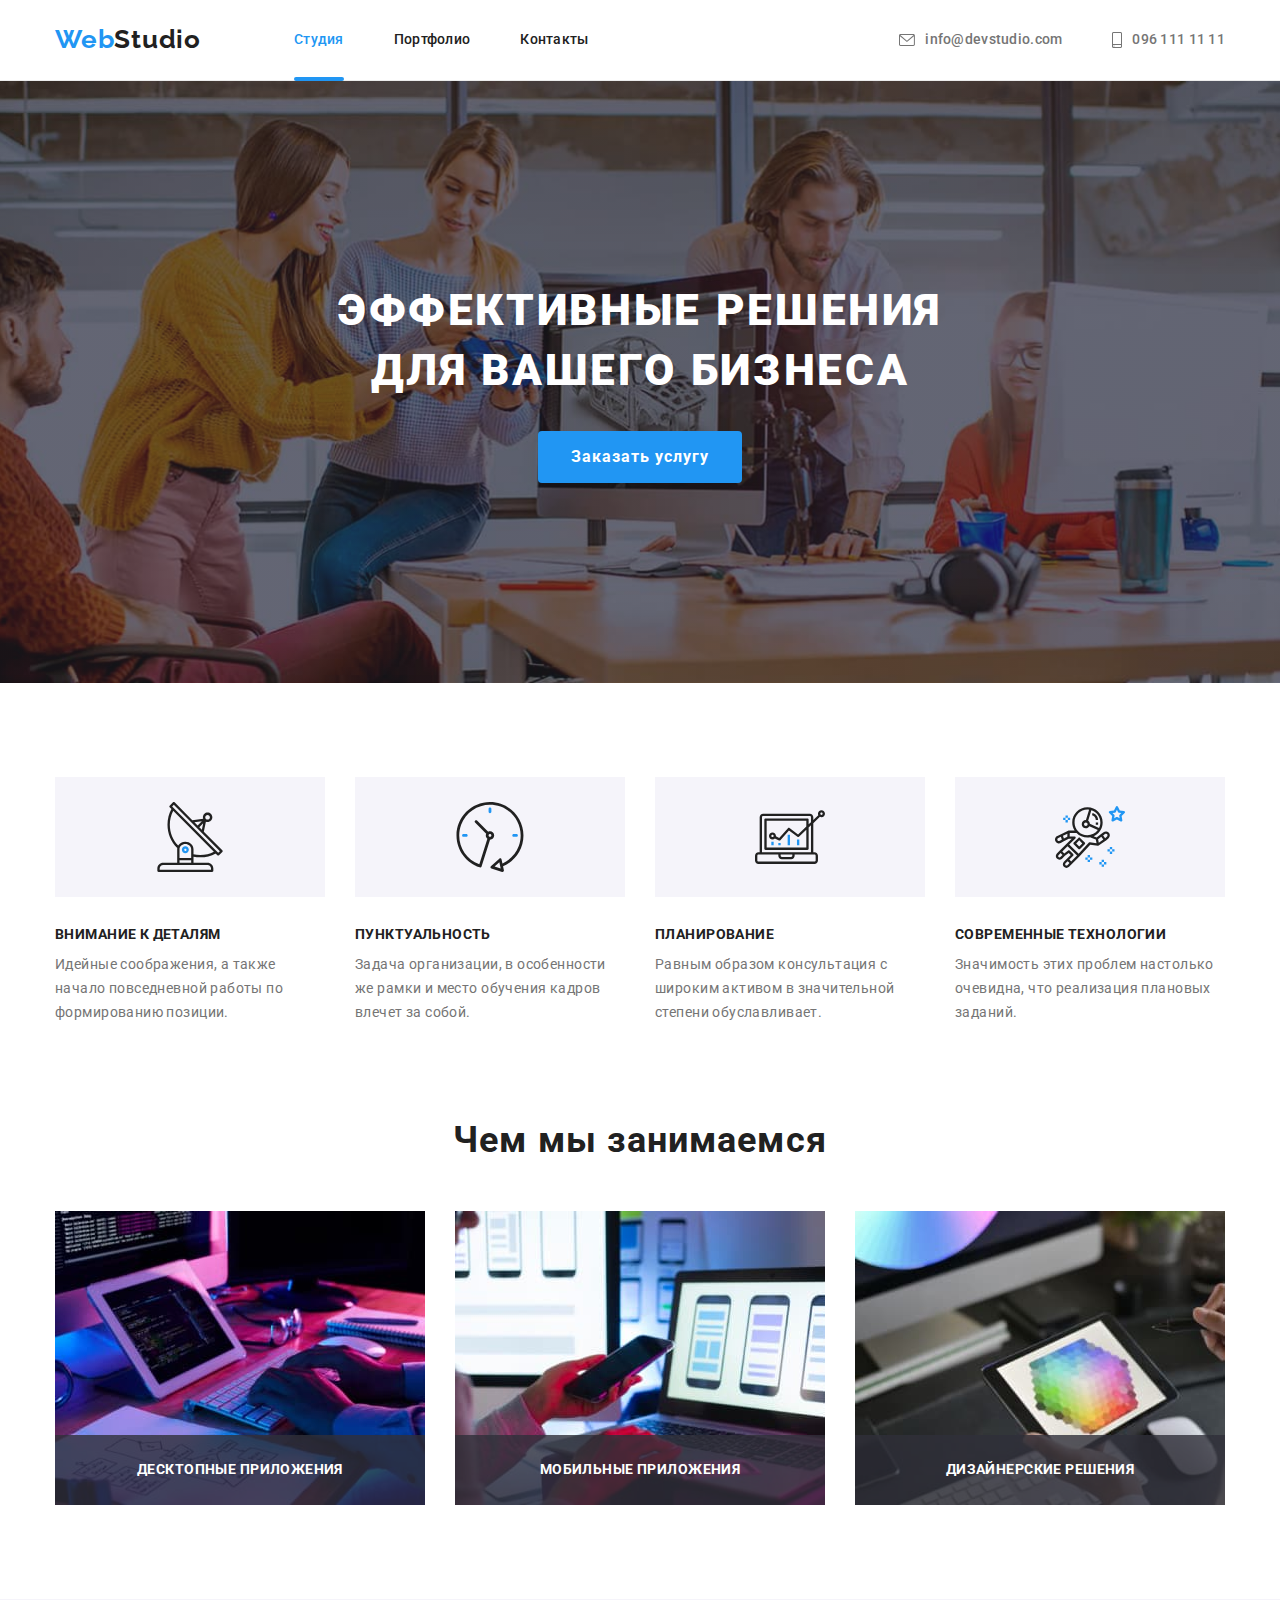
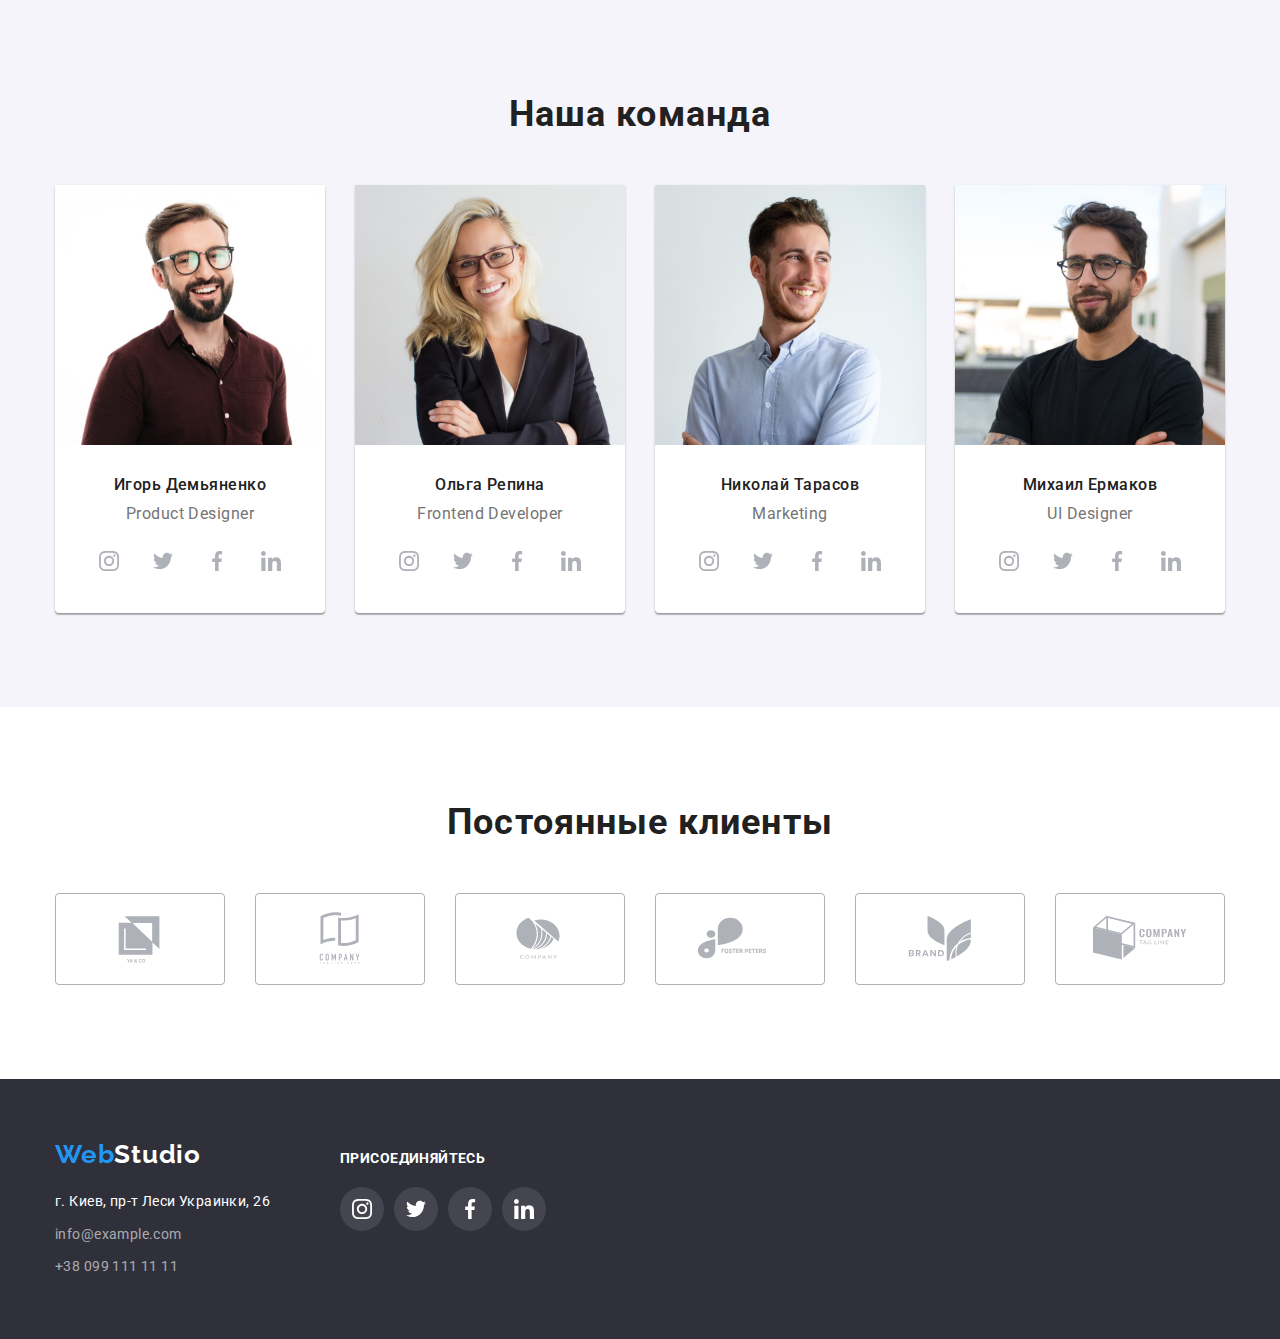
==== index.html @ e6373f79 "adding form to modal window" ====
<!DOCTYPE html>
<html lang="ru">
  <head>
    <meta charset="UTF-8" />
    <meta http-equiv="X-UA-Compatible" content="IE=edge" />
    <meta name="viewport" content="width=device-width, initial-scale=1.0" />
    <title>WebStudio</title>
    <link rel="preconnect" href="https://fonts.googleapis.com" />
    <link rel="preconnect" href="https://fonts.gstatic.com" crossorigin />
    <link
      href="https://fonts.googleapis.com/css2?family=Raleway:wght@700&family=Roboto:wght@400;500;700;900&display=swap"
      rel="stylesheet"
    />
    <link
      rel="stylesheet"
      href="https://cdnjs.cloudflare.com/ajax/libs/modern-normalize/1.1.0/modern-normalize.min.css"
    />
    <link rel="stylesheet" href="./css/styles.css" />
  </head>
  <body>
    <!--Header-->
    <header class="header">
      <div class="container">
        <nav class="main-nav">
          <a href="" lang="en" class="logo link"><span>Web</span>Studio</a>
          <ul class="site-nav list">
            <li class="item">
              <a href="" class="link current">Студия</a>
            </li>
            <li class="item">
              <a href="./portfolio.html" class="link">Портфолио</a>
            </li>
            <li class="item"><a href="" class="link">Контакты</a></li>
          </ul>
        </nav>
        <ul class="site-nav list">
          <!--mail-icon-->
          <li class="item-contacts">
            <a href="mailto:info@devstudio.com" class="mail link">
              <svg class="header-icon" width="16" height="12">
                <use href="./images/icons.svg#icon-envelope-hover"></use></svg
              >info@devstudio.com
            </a>
          </li>
          <!--tel-icon-->
          <li class="item-contacts">
            <a href="tel:+380961111111" class="tel link"
              ><svg class="header-icon" width="10" height="16">
                <use href="./images/icons.svg#icon-smartphone"></use>
              </svg>
              096 111 11 11</a
            >
          </li>
        </ul>
      </div>
    </header>
    <!--Main content-->
    <main>
      <!--Hero-->
      <section class="hero">
        <div class="container">
          <h1 class="hero-title">Эффективные решения для вашего бизнеса</h1>
          <button type="button" class="hero-btn btn" data-modal-open>
            Заказать услугу
          </button>
        </div>
      </section>
      <!--Features-->
      <section class="features section">
        <div class="container">
          <h2 class="visually-hidden">Преимущества студии</h2>
          <ul class="features-list-icon list">
            <li class="features-item-icon">
              <svg class="features-icon" width="70" height="70">
                <use href="./images/icons.svg#icon-antenna"></use>
              </svg>
            </li>
            <li class="features-item-icon">
              <svg class="features-icon" width="70" height="70">
                <use href="./images/icons.svg#icon-clock"></use>
              </svg>
            </li>
            <li class="features-item-icon">
              <svg class="features-icon" width="70" height="70">
                <use href="./images/icons.svg#icon-diagram"></use>
              </svg>
            </li>
            <li class="features-item-icon">
              <svg class="features-icon" width="70" height="70">
                <use href="./images/icons.svg#icon-astronaut"></use>
              </svg>
            </li>
          </ul>
          <ul class="list features-item">
            <li class="features-text">
              <h3 class="title">Внимание к деталям</h3>
              <p class="text">
                Идейные соображения, а также начало повседневной работы по
                формированию позиции.
              </p>
            </li>
            <li class="features-text">
              <h3 class="title">Пунктуальность</h3>
              <p class="text">
                Задача организации, в особенности же рамки и место обучения
                кадров влечет за собой.
              </p>
            </li>
            <li class="features-text">
              <h3 class="title">Планирование</h3>
              <p class="text">
                Равным образом консультация с широким активом в значительной
                степени обуславливает.
              </p>
            </li>
            <li class="features-text">
              <h3 class="title">Современные технологии</h3>
              <p class="text">
                Значимость этих проблем настолько очевидна, что реализация
                плановых заданий.
              </p>
            </li>
          </ul>
        </div>
      </section>
      <!-------------Directions----------------->
      <section class="directions section">
        <div class="container">
          <h2 class="title">Чем мы занимаемся</h2>
          <ul class="list">
            <li class="img">
              <div class="img-thumb">
                <img src="./images/about-img-1.jpg" alt="десктоп" width="370" />
                <p class="item-directions">Десктопные приложения</p>
              </div>
            </li>
            <li class="img">
              <div class="img-thumb">
                <img
                  src="./images/about-img-2.jpg"
                  alt="мобильный телефон"
                  width="370"
                />
                <p class="item-directions">Мобильные приложения</p>
              </div>
            </li>
            <li class="img">
              <div class="img-thumb">
                <img src="./images/about-img-3.jpg" alt="планшет" width="370" />
                <p class="item-directions">Дизайнерские решения</p>
              </div>
            </li>
          </ul>
        </div>
      </section>
      <!-------------Team------------->
      <section class="team section">
        <div class="container">
          <h2 class="title">Наша команда</h2>
          <ul class="list">
            <li class="foto">
              <img
                src="./images/foto-img-1.jpg"
                alt="фото работника"
                width="270"
              />
              <h3 class="name">Игорь Демьяненко</h3>
              <p lang="en" class="position">Product Designer</p>
              <ul class="team-soc-list list">
                <li class="team-soc-item">
                  <a href="" class="team-soc-link link">
                    <svg class="team-soc-icon" width="20" height="20">
                      <use href="./images/icons.svg#icon-instagram"></use>
                    </svg>
                  </a>
                </li>
                <li class="team-soc-item">
                  <a href="" class="team-soc-link link">
                    <svg class="team-soc-icon" width="20" height="20">
                      <use href="./images/icons.svg#icon-twitter"></use>
                    </svg>
                  </a>
                </li>
                <li class="team-soc-item">
                  <a href="" class="team-soc-link link">
                    <svg class="team-soc-icon" width="20" height="20">
                      <use href="./images/icons.svg#icon-facebook"></use>
                    </svg>
                  </a>
                </li>
                <li class="team-soc-item">
                  <a href="" class="team-soc-link link">
                    <svg class="team-soc-icon" width="20" height="20">
                      <use href="./images/icons.svg#icon-linkedin"></use>
                    </svg>
                  </a>
                </li>
              </ul>
            </li>
            <li class="foto">
              <img
                src="./images/foto-img-2.jpg"
                alt="фото работника"
                width="270"
              />
              <h3 class="name">Ольга Репина</h3>
              <p lang="en" class="position">Frontend Developer</p>
              <ul class="team-soc-list list">
                <li class="team-soc-item">
                  <a href="" class="team-soc-link link">
                    <svg class="team-soc-icon" width="20" height="20">
                      <use href="./images/icons.svg#icon-instagram"></use>
                    </svg>
                  </a>
                </li>
                <li class="team-soc-item">
                  <a href="" class="team-soc-link link">
                    <svg class="team-soc-icon" width="20" height="20">
                      <use href="./images/icons.svg#icon-twitter"></use>
                    </svg>
                  </a>
                </li>
                <li class="team-soc-item">
                  <a href="" class="team-soc-link link">
                    <svg class="team-soc-icon" width="20" height="20">
                      <use href="./images/icons.svg#icon-facebook"></use>
                    </svg>
                  </a>
                </li>
                <li class="team-soc-item">
                  <a href="" class="team-soc-link link">
                    <svg class="team-soc-icon" width="20" height="20">
                      <use href="./images/icons.svg#icon-linkedin"></use>
                    </svg>
                  </a>
                </li>
              </ul>
            </li>
            <li class="foto">
              <img
                src="./images/foto-img-3.jpg"
                alt="фото работника"
                width="270"
              />
              <h3 class="name">Николай Тарасов</h3>
              <p lang="en" class="position">Marketing</p>
              <ul class="team-soc-list list">
                <li class="team-soc-item">
                  <a href="" class="team-soc-link link">
                    <svg class="team-soc-icon" width="20" height="20">
                      <use href="./images/icons.svg#icon-instagram"></use>
                    </svg>
                  </a>
                </li>
                <li class="team-soc-item">
                  <a href="" class="team-soc-link link">
                    <svg class="team-soc-icon" width="20" height="20">
                      <use href="./images/icons.svg#icon-twitter"></use>
                    </svg>
                  </a>
                </li>
                <li class="team-soc-item">
                  <a href="" class="team-soc-link link">
                    <svg class="team-soc-icon" width="20" height="20">
                      <use href="./images/icons.svg#icon-facebook"></use>
                    </svg>
                  </a>
                </li>
                <li class="team-soc-item">
                  <a href="" class="team-soc-link link">
                    <svg class="team-soc-icon" width="20" height="20">
                      <use href="./images/icons.svg#icon-linkedin"></use>
                    </svg>
                  </a>
                </li>
              </ul>
            </li>
            <li class="foto">
              <img
                src="./images/foto-img-4.jpg"
                alt="фото работника"
                width="270"
              />
              <h3 class="name">Михаил Ермаков</h3>
              <p lang="en" class="position">UI Designer</p>
              <ul class="team-soc-list list">
                <li class="team-soc-item">
                  <a href="" class="team-soc-link link">
                    <svg class="team-soc-icon" width="20" height="20">
                      <use href="./images/icons.svg#icon-instagram"></use>
                    </svg>
                  </a>
                </li>
                <li class="team-soc-item">
                  <a href="" class="team-soc-link link">
                    <svg class="team-soc-icon" width="20" height="20">
                      <use href="./images/icons.svg#icon-twitter"></use>
                    </svg>
                  </a>
                </li>
                <li class="team-soc-item">
                  <a href="" class="team-soc-link link">
                    <svg class="team-soc-icon" width="20" height="20">
                      <use href="./images/icons.svg#icon-facebook"></use>
                    </svg>
                  </a>
                </li>
                <li class="team-soc-item">
                  <a href="" class="team-soc-link link">
                    <svg class="team-soc-icon" width="20" height="20">
                      <use href="./images/icons.svg#icon-linkedin"></use>
                    </svg>
                  </a>
                </li>
              </ul>
            </li>
          </ul>
        </div>
      </section>
      <!---------------Clients----------------------->
      <section class="clients section">
        <div class="container">
          <h2 class="title">Постоянные клиенты</h2>
          <ul class="clients-list list">
            <li class="clients-item">
              <a href="" class="clients-icon-link link"
                ><svg class="clients-icon" width="106" height="60">
                  <use href="./images/icons.svg#icon-Logo-1"></use></svg
              ></a>
            </li>
            <li class="clients-item">
              <a href="" class="clients-icon-link link"
                ><svg class="clients-icon" width="106" height="60">
                  <use href="./images/icons.svg#icon-Logo-2"></use></svg
              ></a>
            </li>
            <li class="clients-item">
              <a href="" class="clients-icon-link link"
                ><svg class="clients-icon" width="106" height="60">
                  <use href="./images/icons.svg#icon-Logo-3"></use></svg
              ></a>
            </li>
            <li class="clients-item">
              <a href="" class="clients-icon-link link"
                ><svg class="clients-icon" width="106" height="60">
                  <use href="./images/icons.svg#icon-Logo-4"></use></svg
              ></a>
            </li>
            <li class="clients-item">
              <a href="" class="clients-icon-link link"
                ><svg class="clients-icon" width="106" height="60">
                  <use href="./images/icons.svg#icon-Logo-5"></use></svg
              ></a>
            </li>
            <li class="clients-item">
              <a href="" class="clients-icon-link link"
                ><svg class="clients-icon" width="106" height="60">
                  <use href="./images/icons.svg#icon-Logo-6"></use></svg
              ></a>
            </li>
          </ul>
        </div>
      </section>
    </main>
    <!------Footer----------->
    <footer class="footer">
      <div class="container">
        <div class="footer-adress">
          <a href="" lang="en" class="link logo"><span>Web</span>Studio</a>
          <address>
            <ul class="list list-footer">
              <li>
                <a href="" class="link adress"
                  >г. Киев, пр-т Леси Украинки, 26</a
                >
              </li>
              <li><a href="" class="link mail">info@example.com</a></li>
              <li><a href="" class="link tel">+38 099 111 11 11</a></li>
            </ul>
          </address>
        </div>
        <div class="footer-social">
          <p class="footer-title">присоединяйтесь</p>
          <ul class="footer-soc-list list">
            <li class="footer-soc-item">
              <a href="" class="footer-soc-link link"
                ><svg class="team-soc-icon" width="20" height="20">
                  <use href="./images/icons.svg#icon-instagram"></use></svg
              ></a>
            </li>
            <li class="footer-soc-item">
              <a href="" class="footer-soc-link link"
                ><svg class="footer-soc-icon" width="20" height="20">
                  <use href="./images/icons.svg#icon-twitter"></use></svg
              ></a>
            </li>
            <li class="footer-soc-item">
              <a href="" class="footer-soc-link link"
                ><svg class="team-soc-icon" width="20" height="20">
                  <use href="./images/icons.svg#icon-facebook"></use></svg
              ></a>
            </li>
            <li class="footer-soc-item">
              <a href="" class="footer-soc-link link"
                ><svg class="team-soc-icon" width="20" height="20">
                  <use href="./images/icons.svg#icon-linkedin"></use></svg
              ></a>
            </li>
          </ul>
        </div>
      </div>
    </footer>
    <!------Backdrop------modal-window----------->
    <div class="backdrop is-hidden" data-modal>
      <div class="modal">
        <button type="button" class="btn-modal-close" data-modal-close>
          <svg class="modal-close" width="18" height="18">
            <use href="./images/icons.svg#icon-close-black"></use>
          </svg>
        </button>
        <p class="modal-title">Оставьте свои данные, мы вам перезвоним</p>
        <!---------------Form-----modal-window------------------>
        <form>
          <div class="form-field">
            <label for="user-name" class="modal-label">Имя</label>
            <div class="input-wrap">
              <input
                type="text"
                class="modal-input"
                name="user-name"
                id="user-name"
              />
              <svg class="icon-input" width="18" height="18">
                <use href="./images/icons.svg#icon-person-black"></use>
              </svg>
            </div>
          </div>
          <div class="form-field">
            <label for="user-tel" class="modal-label">Телефон</label>
            <div class="input-wrap">
              <input
                type="tel"
                class="modal-input"
                name="user-tel"
                id="user-tel"
              />
              <svg class="icon-input" width="18" height="18">
                <use href="./images/icons.svg#icon-phone-black"></use>
              </svg>
            </div>
          </div>
          <div class="form-field">
            <label for="user-email" class="modal-label">Почта</label>
            <div class="input-wrap">
              <input
                type="email"
                class="modal-input"
                name="user-email"
                id="user-email"
              />
              <svg class="icon-input" width="18" height="18">
                <use href="./images/icons.svg#icon-email-black"></use>
              </svg>
            </div>
          </div>
          <div class="form-field">
            <label for="user-text" class="modal-label">Комментарий</label>
            <textarea
              name="user-text"
              id="user-text"
              class="modal-text"
              placeholder="Введите текст"
            ></textarea>
          </div>
          <div class="form-field">
            <input
              type="checkbox"
              name="privacy"
              value="true"
              class="modal-check visually-hidden"
              id="privacy"
            />
            <label for="privacy" class="check-text"
              ><span>
                <svg class="check-icon" width="11" height="8">
                  <use
                    href="./images/icons.svg#icon-Vector-check"
                  ></use></svg></span
              >Соглашаюсь с рассылкой и принимаю<a href="" class="modal-link"
                >Условия договора</a
              ></label
            >
          </div>
        </form>
        <button type="submit" class="btn-submit btn">Отправить</button>
      </div>
    </div>
    <script src="./js/modal.js"></script>
  </body>
</html>
---- css/styles.css ----
:root {
  --primary-text-color: #757575;
  --secondary-text-color: #212121;
  --accent-color: #2196f3;
  --background-color: #2f303a;
  --btn-color: #f5f4fa;
  --white-color: #ffffff;
  --mail-tel-color: rgba(255, 255, 255, 0.6);
  --border-color: #eeeeee;
  --borger-header: #ececec;
  --card-set-gap: 30px;
  --icon-color: #afb1b8;
}

body {
  font-family: "Roboto", "Open Sans", sans-serif;
  font-size: 14px;
  line-height: 1.71;
  letter-spacing: 0.03em;
  color: var(--primary-text-color);
  background: var(--white-color);
}

img {
  display: block;
  max-width: 100%;
  height: auto;
}

h1,
h2,
h3,
p {
  margin-top: 0;
  margin-bottom: 0;
}

.btn {
  border: 1px solid transparent;
  border-radius: 4px;
  text-align: center;
}

/* класы утилиты */
.list {
  list-style: none;
  padding: 0;
  margin: 0;
}

.link {
  text-decoration: none;
}

.container {
  width: 1200px;
  padding-left: 15px;
  padding-right: 15px;
  margin-left: auto;
  margin-right: auto;
}

.section {
  padding-top: 94px;
  padding-bottom: 94px;
}

/* -----------------------Header----------------------- */
/* -----------------------Logo----------------------- */
.logo {
  display: block;
  padding-top: 24px;
  padding-bottom: 25px;

  font-family: "Raleway", sans-serif;
  font-weight: 700;
  font-size: 26px;
  line-height: 1.19;
  letter-spacing: 0.03em;
  color: var(--secondary-text-color);
}

.logo span {
  color: var(--accent-color);
}

.site-nav .link:hover,
.site-nav .link:focus {
  color: var(--accent-color);
}

/* ----------------------Navigation-------------------------- */
.main-nav,
.header .container,
.site-nav {
  display: flex;
  align-items: center;
}

.site-nav {
  margin-left: 93px;
}

.main-nav + .site-nav {
  margin-left: auto;
}

.site-nav .item:not(:last-child) {
  margin-right: 50px;
}

.site-nav .link {
  display: block;
  padding-top: 32px;
  padding-bottom: 32px;

  font-weight: 500;
  font-size: 14px;
  line-height: 1.14;
  letter-spacing: 0.02em;
  color: var(--secondary-text-color);
  transition: color 250ms cubic-bezier(0.4, 0, 0.2, 1);
}

.site-nav .current {
  color: var(--accent-color);
}

.current {
  position: relative;
}

.current::after {
  content: "";
  position: absolute;
  bottom: -1px;
  left: 0;
  width: 100%;
  height: 4px;
  border-radius: 2px;
  background: var(--accent-color);
}

.item-contacts + .item-contacts {
  margin-left: 50px;
}

.item-contacts .mail,
.item-contacts .tel {
  display: inline-flex;
  align-items: center;
  justify-content: center;
}

.header-icon {
  margin-right: 10px;
  fill: currentColor;
}

.site-nav .mail,
.site-nav .tel {
  color: var(--primary-text-color);
}

.header {
  border-bottom: 1px solid var(--borger-header);
}

/* ------------------------Hero------------------------------ */
.hero {
  max-width: 1600px;
  margin: 0 auto;
  padding-top: 200px;
  padding-bottom: 200px;

  text-align: center;
  background: var(--background-color);
  background-image: linear-gradient(
      rgba(47, 48, 58, 0.4),
      rgba(47, 48, 58, 0.4)
    ),
    url(../images/Img-hero.jpg);
  background-repeat: no-repeat;
  background-position: center;
  background-size: cover;
}

.hero-title {
  width: 696px;
  margin-left: auto;
  margin-right: auto;
  margin-bottom: 30px;

  font-weight: 900;
  font-size: 44px;
  line-height: 1.36;
  letter-spacing: 0.06em;
  text-transform: uppercase;
  color: var(--white-color);
}

.hero-btn {
  padding: 10px 32px;
}

.hero-btn,
.btn-submit {
  min-width: 200px;

  font-family: inherit;
  font-weight: 700;
  font-size: 16px;
  line-height: 1.88;
  letter-spacing: 0.06em;
  color: var(--white-color);
  background: var(--accent-color);
  transition: box-shadow 250ms cubic-bezier(0.4, 0, 0.2, 1);
  cursor: pointer;
}

.hero-btn:hover,
.hero-btn:focus,
.btn-submit:hover,
.btn-submit:focus {
  box-shadow: 0px 4px 4px rgba(0, 0, 0, 0.15);
}

/* --------------------------Features------------------------------ */
.visually-hidden {
  position: absolute;
  width: 1px;
  height: 1px;
  margin: -1px;
  border: 0;
  padding: 0;
  white-space: nowrap;
  clip-path: inset(100%);
  clip: rect(0 0 0 0);
  overflow: hidden;
}

.features-item,
.features-list-icon {
  display: flex;
}

.features-list-icon {
  margin-bottom: 30px;
}

.features-item-icon + .features-item-icon {
  margin-left: 30px;
}

.features-item-icon {
  width: 270px;
  height: 120px;
  display: flex;
  justify-content: center;
  align-items: center;

  background-color: var(--btn-color);
  color: var(--secondary-text-color);
}

.features-icon {
  fill: currentColor;
}

.features-text {
  width: 270px;
}

.features-text + .features-text {
  margin-left: 30px;
}

.features .title {
  margin-bottom: 10px;

  font-size: 14px;
  line-height: 1.14;
  letter-spacing: 0.03em;
  text-transform: uppercase;
  color: var(--secondary-text-color);
}

/* --------------------------Directions----------------------------- */
.directions {
  padding-top: 0;
}

.directions .list {
  display: flex;
}

.directions .img + .img {
  margin-left: 30px;
}

.directions .title,
.team .title,
.clients .title {
  margin-bottom: 50px;

  font-size: 36px;
  line-height: 1.17;
  text-align: center;
  letter-spacing: 0.03em;
  color: var(--secondary-text-color);
}

.img-thumb {
  position: relative;
}

.item-directions {
  position: absolute;
  bottom: 0;
  left: 0;

  display: flex;
  justify-content: center;
  align-items: center;

  width: 370px;
  height: 70px;
  font-weight: 700;
  line-height: 1.14;
  text-transform: uppercase;
  color: var(--white-color);
  background-color: rgba(47, 48, 58, 0.8);
}

/* -----------------------------Team---------------------------------- */
.team .list {
  display: flex;
}

.team .foto + .foto {
  margin-left: 30px;
}

.foto {
  width: 270px;

  background: var(--white-color);
  border-radius: 0px 0px 4px 4px;
  box-shadow: 0px 1px 3px rgba(0, 0, 0, 0.12), 0px 1px 1px rgba(0, 0, 0, 0.14),
    0px 2px 1px rgba(0, 0, 0, 0.2);
}

.team img {
  margin-bottom: 30px;
}

.team .name {
  margin-bottom: 10px;

  font-weight: 500;
  color: var(--secondary-text-color);
}

.team .position {
  margin-bottom: 16px;
}

.team .position,
.team .name {
  font-size: 16px;
  line-height: 1.19;
  text-align: center;
  letter-spacing: 0.03em;
}

.team-soc-list {
  justify-content: center;
  margin-bottom: 30px;
}

.team-soc-item {
  width: 44px;
  height: 44px;
}

.team-soc-item + .team-soc-item {
  margin-left: 10px;
}

.team-soc-link {
  width: 100%;
  height: 100%;
  border-radius: 50%;
  display: flex;
  align-items: center;
  justify-content: center;
  background-color: var(--white-color);
  color: var(--icon-color);
  transition: color 250ms cubic-bezier(0.4, 0, 0.2, 1),
    background-color 250ms cubic-bezier(0.4, 0, 0.2, 1);
}

.team-soc-icon {
  fill: currentColor;
}

.team-soc-link:hover,
.team-soc-link:focus {
  background-color: var(--accent-color);
  color: var(--white-color);
}

.team {
  background: var(--btn-color);
}

/* -----------------------------Clients---------------------------------- */
.clients-list {
  display: flex;
}

.clients-item + .clients-item {
  margin-left: 30px;
}

.clients-item {
  width: 170px;
  height: 92px;
}

.clients-icon-link {
  width: 100%;
  height: 100%;
  display: flex;
  justify-content: center;
  align-items: center;
  border: 1px solid var(--icon-color);
  fill: var(--icon-color);
  border-radius: 4px;
  transition: fill 250ms cubic-bezier(0.4, 0, 0.2, 1),
    border 250ms cubic-bezier(0.4, 0, 0.2, 1);
}

.clients-icon-link:hover,
.clients-icon-link:focus {
  fill: var(--accent-color);
  border: 1px solid var(--accent-color);
}

/* ------------------------------Footer-------------------------------------- */
.footer .container {
  display: flex;
  align-items: baseline;
}

.footer {
  padding-top: 60px;
  padding-bottom: 60px;

  background: var(--background-color);
}

.footer .logo {
  padding-top: 0;
  padding-bottom: 0;
  margin-bottom: 20px;

  color: var(--white-color);
  display: inline-block;
}

.list-footer .link {
  transition: color 250ms cubic-bezier(0.4, 0, 0.2, 1);
}

.list-footer .link:hover,
.list-footer .link:focus {
  color: var(--accent-color);
}

.footer .adress,
.footer .mail,
.footer .tel {
  display: inline-block;
  font-style: normal;
  font-weight: 400;
  font-size: 14px;
  line-height: 1.7;
  letter-spacing: 0.03em;
}

.footer .adress {
  margin-bottom: 9px;

  color: var(--white-color);
}

.footer .mail {
  margin-bottom: 9px;
}

.footer .mail,
.footer .tel {
  color: var(--mail-tel-color);
}

.footer-social {
  margin-left: 70px;
}

.footer-title {
  margin-bottom: 20px;

  font-weight: 700;
  line-height: 1.14;
  text-transform: uppercase;
  color: var(--white-color);
}

.footer-soc-list {
  display: flex;
  justify-content: center;
}

.footer-soc-item + .footer-soc-item {
  margin-left: 10px;
}

.footer-soc-item {
  width: 44px;
  height: 44px;
}

.footer-soc-link {
  width: 100%;
  height: 100%;
  border-radius: 50%;
  display: flex;
  align-items: center;
  justify-content: center;
  background-color: rgba(255, 255, 255, 0.1);
  color: var(--white-color);
  transition: background-color 250ms cubic-bezier(0.4, 0, 0.2, 1),
    color 250ms cubic-bezier(0.4, 0, 0.2, 1);
}

.footer-soc-icon {
  fill: currentColor;
}

.footer-soc-link:hover,
.footer-soc-link:focus {
  background-color: var(--accent-color);
}

/* ---------------------Gallery of works-------------------------- */
/* ------------------------Filtr-------------------- */
.gallery .buttons {
  display: flex;
  margin-bottom: 50px;
  justify-content: center;
}

.gallery .btn {
  padding: 6px 22px;

  font-family: inherit;
  font-weight: 500;
  font-size: 16px;
  line-height: 1.6;
  letter-spacing: 0.03em;
  color: var(--secondary-text-color);
  background: var(--btn-color);
  cursor: pointer;
  transition: color 250ms cubic-bezier(0.4, 0, 0.2, 1),
    background-color 250ms cubic-bezier(0.4, 0, 0.2, 1),
    box-shadow 250ms cubic-bezier(0.4, 0, 0.2, 1);
}

.gallery-btn + .gallery-btn {
  margin-left: 8px;
}

.gallery .btn:hover,
.gallery .btn:focus {
  color: var(--white-color);
  background-color: var(--accent-color);
  box-shadow: 0px 3px 1px rgba(0, 0, 0, 0.1), 0px 1px 2px rgba(0, 0, 0, 0.08),
    0px 2px 2px rgba(0, 0, 0, 0.12);
}

/* ------------------------Exampels-------------------- */
.examples {
  display: flex;
  flex-wrap: wrap;
  margin-left: calc(-1 * var(--card-set-gap));
  margin-top: calc(-1 * var(--card-set-gap));
}

.examples-link {
  margin-left: var(--card-set-gap);
  margin-top: var(--card-set-gap);
}

.examples .link {
  flex-basis: calc((100%-3 * var(--card-set-gap)) / 3);
  display: block;
  transition: box-shadow 250ms cubic-bezier(0.4, 0, 0.2, 1);
}

.examples .link:hover,
.examples .link:focus {
  box-shadow: 0px 1px 1px rgba(0, 0, 0, 0.12), 0px 4px 4px rgba(0, 0, 0, 0.06),
    1px 4px 6px rgba(0, 0, 0, 0.16);
}

.examples-title {
  padding: 20px 24px;
  border: 1px solid var(--border-color);
  border-top: 0;
}

.examples .title {
  margin-bottom: 4px;

  font-weight: 700;
  font-size: 18px;
  line-height: 2;
  letter-spacing: 0.06em;
  color: var(--secondary-text-color);
}

.examples .item {
  font-weight: 400;
  font-size: 16px;
  line-height: 1.9;
  letter-spacing: 0.03em;
  color: var(--primary-text-color);
}

.examples-top-wrap {
  position: relative;
  overflow: hidden;
}

.img-top-text {
  position: absolute;
  top: 0;
  padding: 63px 24px;
  font-weight: 400;
  font-size: 18px;
  line-height: 1.5;
  height: 100%;
  color: var(--white-color);
  background-color: rgba(33, 150, 243, 0.9);
  transform: translateY(100%);
  transition: transform 250ms cubic-bezier(0.4, 0, 0.2, 1);
}

.examples .link:hover .img-top-text,
.examples .link:focus .img-top-text {
  transform: translateY(0%);
}

/* --------------------------Backdrop-------------------------------- */
.backdrop {
  position: fixed;
  top: 0;
  width: 100%;
  height: 100%;
  background-color: rgba(0, 0, 0, 0.2);

  opacity: 1;
  transition: opacity 250ms cubic-bezier(0.4, 0, 0.2, 1);
}

.backdrop.is-hidden .modal {
  transform: translate(-50%, -50%) scale(0.5);
}

.modal {
  position: absolute;
  top: 50%;
  left: 50%;
  transform: translate(-50%, -50%) scale(1);
  width: 528px;
  min-height: 581px;
  padding: 40px;
  background-color: var(--white-color);
  box-shadow: 0px 1px 3px rgba(0, 0, 0, 0.12), 0px 1px 1px rgba(0, 0, 0, 0.14),
    0px 2px 1px rgba(0, 0, 0, 0.2);
  border-radius: 4px;
  transition: transform 250ms cubic-bezier(0.4, 0, 0.2, 1);
}

.btn-modal-close {
  position: absolute;
  top: 8px;
  right: 8px;
  display: flex;
  justify-content: center;
  align-items: center;
  width: 30px;
  height: 30px;
  border: 1px solid rgba(0, 0, 0, 0.1);
  border-radius: 50%;
  background-color: var(--white-color);
  transition: fill 250ms cubic-bezier(0.4, 0, 0.2, 1);
}
.btn-modal-close:hover,
.btn-modal-close:focus {
  fill: var(--accent-color);
}

.is-hidden {
  visibility: hidden;
  opacity: 0;
  pointer-events: none;
}

/* ------------------Form--of--modal-window-------------------------- */
.modal-title {
  text-align: center;
  margin-bottom: 12px;
  font-weight: 700;
  font-size: 20px;
  line-height: 1.15;
  color: var(--secondary-text-color);
}

.modal-label {
  display: block;
  margin-bottom: 4px;
  font-size: 12px;
  line-height: 1.16;
  letter-spacing: 0.01em;
}

.form-field {
  margin-bottom: 10px;
}

.form-field:last-child {
  margin-top: 20px;
}

.input-wrap {
  position: relative;
}

.icon-input {
  position: absolute;
  top: 50%;
  left: 11px;
  transform: translateY(-50%);
  transition: fill 250ms cubic-bezier(0.4, 0, 0.2, 1);
}

.modal-input,
.modal-text {
  width: 100%;
  border: 1px solid rgba(33, 33, 33, 0.2);
  border-radius: 4px;
  outline: none;
  transition: border-color 250ms cubic-bezier(0.4, 0, 0.2, 1);
}

.modal-input {
  height: 40px;
  padding-left: 42px;
}

.modal-input:focus,
.modal-text:focus {
  border-color: var(--accent-color);
}

.modal-input:focus + .icon-input {
  fill: var(--accent-color);
}

.modal-text {
  height: 120px;
  padding: 12px 16px;
  resize: none;
}

.modal-text::placeholder {
  line-height: 1.14;
  letter-spacing: 0.01em;
  color: rgba(117, 117, 117, 0.5);
}

.check-text {
  display: flex;
  justify-content: center;
  align-items: center;
}

.check-text span {
  display: flex;
  justify-content: center;
  align-items: center;
  width: 16px;
  height: 15px;
  border: 2px solid var(--secondary-text-color);
  border-radius: 3px;
  margin-right: 8.38px;
  transition: background-color 250ms cubic-bezier(0.4, 0, 0.2, 1);
}

.check-icon {
  fill: transparent;
}

.modal-check:checked + .check-text span,
.modal-check:focus + .check-text span {
  background-color: var(--accent-color);
  border: none;
}

.modal-check:checked + .check-text .check-icon,
.modal-check:focus + .check-text .check-icon {
  fill: var(--white-color);
}

.modal-link {
  margin-left: 4px;
  color: var(--accent-color);
}

.btn-submit {
  display: block;
  margin: 30px auto 0px;
  padding: 10px 55px;
}
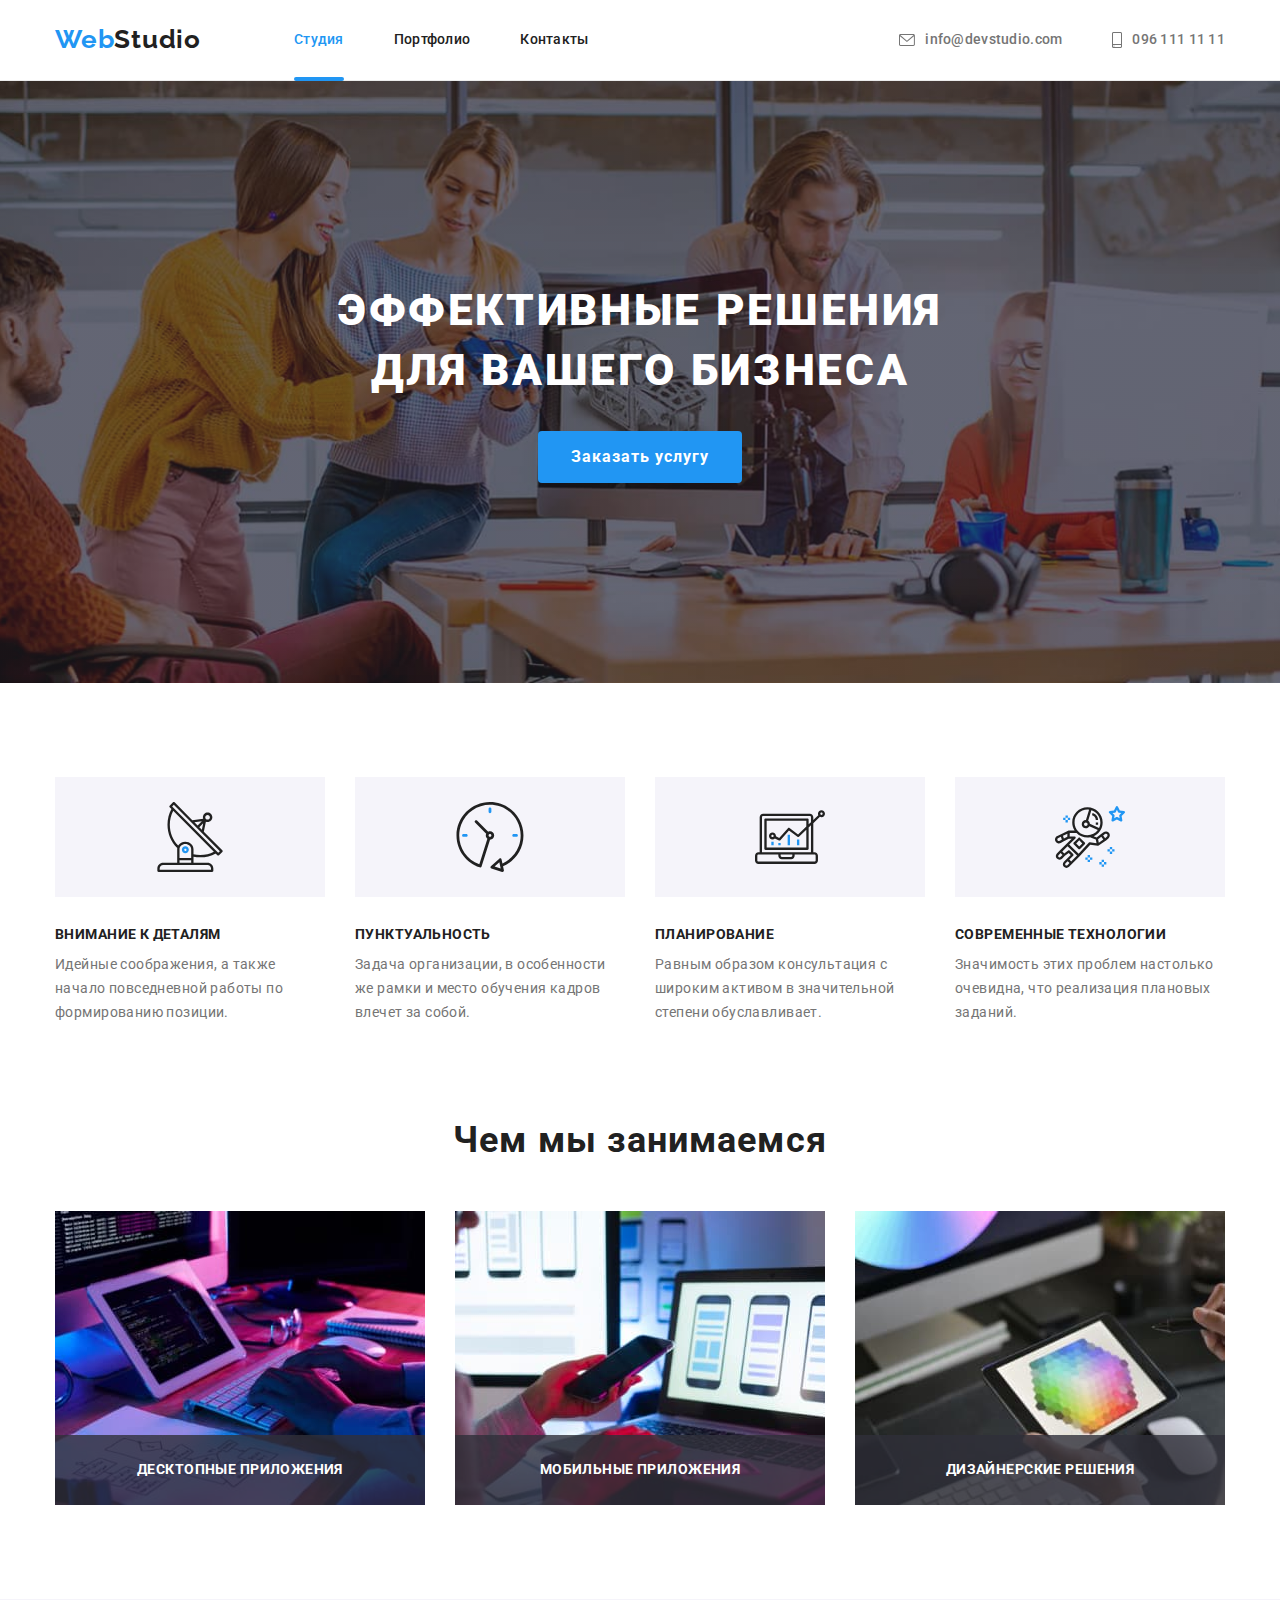
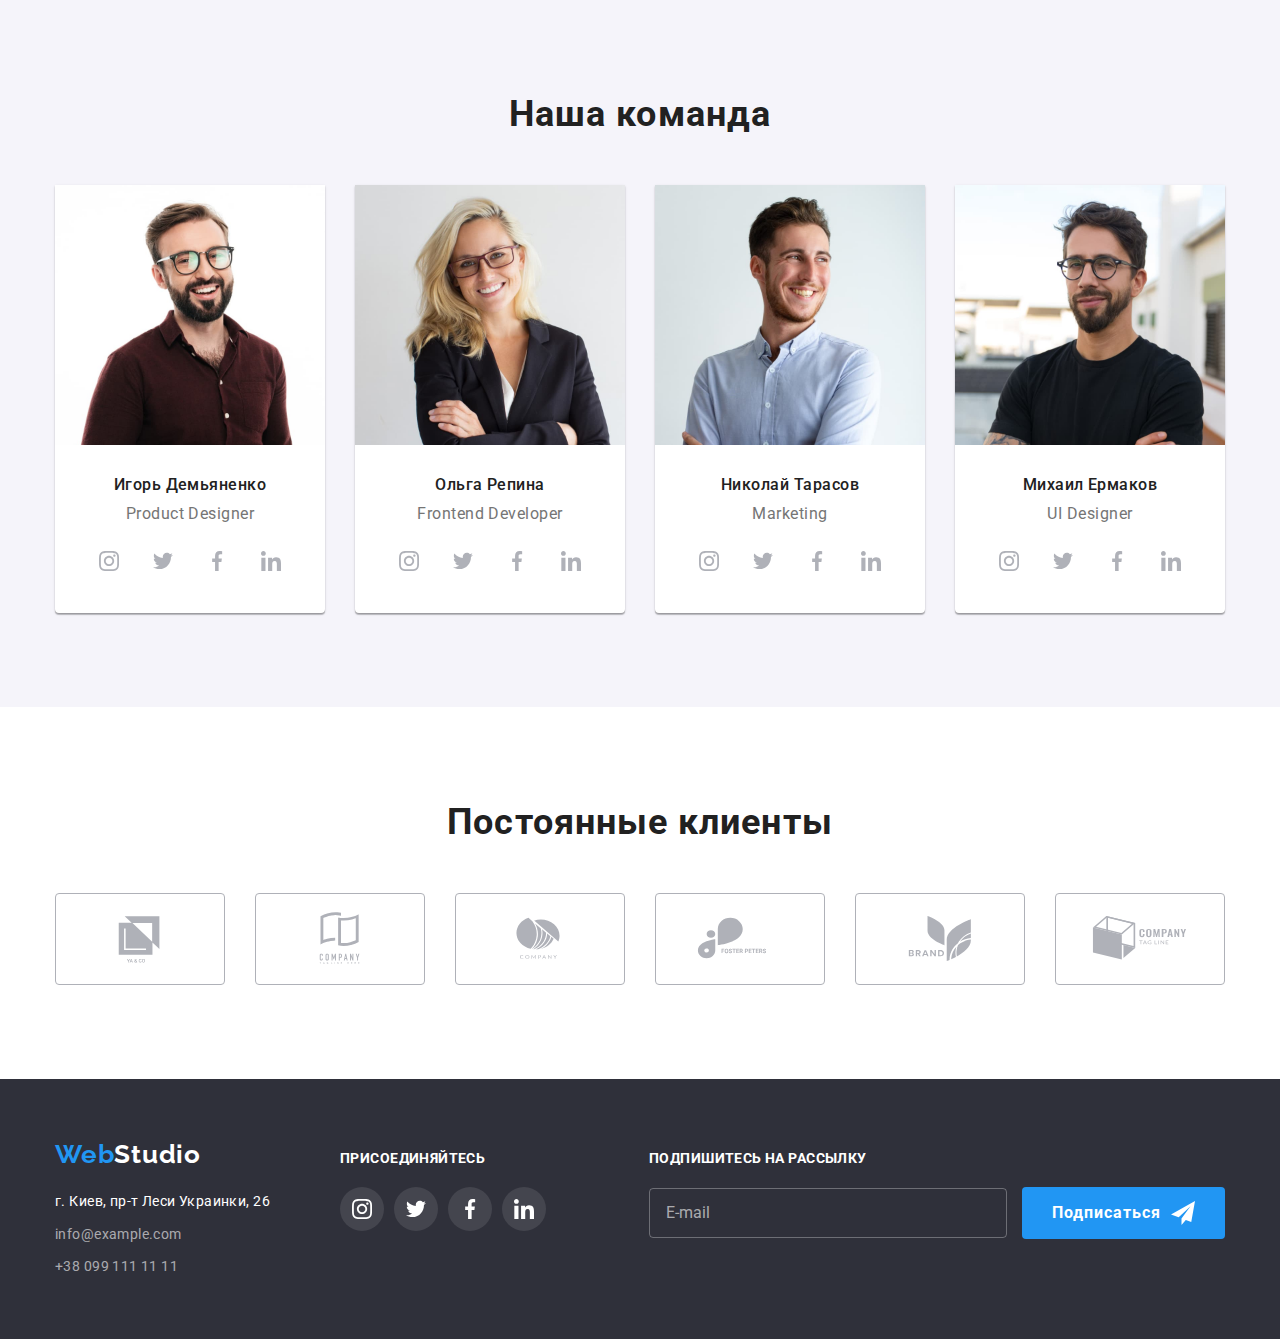
==== commit 6c02e39b: "adding form to footer" ====
--- a/index.html
+++ b/index.html
@@ -34,7 +34,7 @@
           </ul>
         </nav>
         <ul class="site-nav list">
-          <!--mail-icon-->
+          <!--mail icon-->
           <li class="item-contacts">
             <a href="mailto:info@devstudio.com" class="mail link">
               <svg class="header-icon" width="16" height="12">
@@ -42,7 +42,7 @@
               >info@devstudio.com
             </a>
           </li>
-          <!--tel-icon-->
+          <!--tel icon-->
           <li class="item-contacts">
             <a href="tel:+380961111111" class="tel link"
               ><svg class="header-icon" width="10" height="16">
@@ -60,7 +60,7 @@
       <section class="hero">
         <div class="container">
           <h1 class="hero-title">Эффективные решения для вашего бизнеса</h1>
-          <button type="button" class="hero-btn btn" data-modal-open>
+          <button type="button" class="btn-hero btn" data-modal-open>
             Заказать услугу
           </button>
         </div>
@@ -68,7 +68,9 @@
       <!--Features-->
       <section class="features section">
         <div class="container">
+          <!--hidden h2-->
           <h2 class="visually-hidden">Преимущества студии</h2>
+          <!--list of icons-->
           <ul class="features-list-icon list">
             <li class="features-item-icon">
               <svg class="features-icon" width="70" height="70">
@@ -91,6 +93,7 @@
               </svg>
             </li>
           </ul>
+          <!--list of text-->
           <ul class="list features-item">
             <li class="features-text">
               <h3 class="title">Внимание к деталям</h3>
@@ -158,6 +161,7 @@
         <div class="container">
           <h2 class="title">Наша команда</h2>
           <ul class="list">
+            <!--foto of worker-->
             <li class="foto">
               <img
                 src="./images/foto-img-1.jpg"
@@ -166,6 +170,7 @@
               />
               <h3 class="name">Игорь Демьяненко</h3>
               <p lang="en" class="position">Product Designer</p>
+              <!--social menu-->
               <ul class="team-soc-list list">
                 <li class="team-soc-item">
                   <a href="" class="team-soc-link link">
@@ -197,6 +202,7 @@
                 </li>
               </ul>
             </li>
+            <!--foto of worker-->
             <li class="foto">
               <img
                 src="./images/foto-img-2.jpg"
@@ -205,6 +211,7 @@
               />
               <h3 class="name">Ольга Репина</h3>
               <p lang="en" class="position">Frontend Developer</p>
+              <!--social menu-->
               <ul class="team-soc-list list">
                 <li class="team-soc-item">
                   <a href="" class="team-soc-link link">
@@ -236,6 +243,7 @@
                 </li>
               </ul>
             </li>
+            <!--foto of worker-->
             <li class="foto">
               <img
                 src="./images/foto-img-3.jpg"
@@ -244,6 +252,7 @@
               />
               <h3 class="name">Николай Тарасов</h3>
               <p lang="en" class="position">Marketing</p>
+              <!--social menu-->
               <ul class="team-soc-list list">
                 <li class="team-soc-item">
                   <a href="" class="team-soc-link link">
@@ -275,6 +284,7 @@
                 </li>
               </ul>
             </li>
+            <!--foto of worker-->
             <li class="foto">
               <img
                 src="./images/foto-img-4.jpg"
@@ -283,6 +293,7 @@
               />
               <h3 class="name">Михаил Ермаков</h3>
               <p lang="en" class="position">UI Designer</p>
+              <!--social menu-->
               <ul class="team-soc-list list">
                 <li class="team-soc-item">
                   <a href="" class="team-soc-link link">
@@ -321,6 +332,7 @@
       <section class="clients section">
         <div class="container">
           <h2 class="title">Постоянные клиенты</h2>
+          <!--list of clients-->
           <ul class="clients-list list">
             <li class="clients-item">
               <a href="" class="clients-icon-link link"
@@ -365,6 +377,7 @@
     <!------Footer----------->
     <footer class="footer">
       <div class="container">
+        <!--footer adress-->
         <div class="footer-adress">
           <a href="" lang="en" class="link logo"><span>Web</span>Studio</a>
           <address>
@@ -379,6 +392,7 @@
             </ul>
           </address>
         </div>
+        <!--footer social menu-->
         <div class="footer-social">
           <p class="footer-title">присоединяйтесь</p>
           <ul class="footer-soc-list list">
@@ -408,9 +422,24 @@
             </li>
           </ul>
         </div>
+        <!--footer form-->
+        <div class="footer-form">
+          <p class="footer-title">Подпишитесь на рассылку</p>
+          <input
+            type="email"
+            class="footer-input"
+            name="user-email-footer"
+            placeholder="E-mail"
+          />
+          <button type="submit" class="btn-footer btn">
+            Подписаться<svg class="form-icon-footer" width="24" height="24">
+              <use href="./images/icons.svg#icon-icon-send"></use>
+            </svg>
+          </button>
+        </div>
       </div>
     </footer>
-    <!------Backdrop------modal-window----------->
+    <!------------------Backdrop----------------->
     <div class="backdrop is-hidden" data-modal>
       <div class="modal">
         <button type="button" class="btn-modal-close" data-modal-close>
@@ -419,7 +448,7 @@
           </svg>
         </button>
         <p class="modal-title">Оставьте свои данные, мы вам перезвоним</p>
-        <!---------------Form-----modal-window------------------>
+        <!--------------------Modal-window---form--------------->
         <form>
           <div class="form-field">
             <label for="user-name" class="modal-label">Имя</label>
--- a/css/styles.css
+++ b/css/styles.css
@@ -199,12 +199,13 @@
   color: var(--white-color);
 }
 
-.hero-btn {
+.btn-hero {
   padding: 10px 32px;
 }
 
-.hero-btn,
-.btn-submit {
+.btn-hero,
+.btn-submit,
+.btn-footer {
   min-width: 200px;
 
   font-family: inherit;
@@ -218,10 +219,12 @@
   cursor: pointer;
 }
 
-.hero-btn:hover,
-.hero-btn:focus,
+.btn-hero:hover,
+.btn-hero:focus,
 .btn-submit:hover,
-.btn-submit:focus {
+.btn-submit:focus,
+.btn-footer:hover,
+.btn-footer:focus {
   box-shadow: 0px 4px 4px rgba(0, 0, 0, 0.15);
 }
 
@@ -551,6 +554,45 @@
 .footer-soc-link:hover,
 .footer-soc-link:focus {
   background-color: var(--accent-color);
+}
+
+/* ---------------------------Footer--form-------------------------------- */
+.footer-form {
+  margin-left: auto;
+}
+
+.footer-input {
+  width: 358px;
+  height: 50px;
+  padding: 15px 16px;
+  margin-right: 12px;
+  border: 1px solid rgba(255, 255, 255, 0.3);
+  border-radius: 4px;
+  background-color: inherit;
+  transition: border-color 250ms cubic-bezier(0.4, 0, 0.2, 1);
+  outline: none;
+}
+
+.footer-input::placeholder {
+  font-size: 16px;
+  line-height: 1.3;
+  color: rgba(255, 255, 255, 0.6);
+}
+
+.footer-input:focus {
+  border-color: var(--accent-color);
+}
+
+.btn-footer {
+  display: inline-flex;
+  justify-content: center;
+  align-items: center;
+  min-width: 200px;
+  padding: 10px 29px;
+}
+
+.form-icon-footer {
+  margin-left: 10px;
 }
 
 /* ---------------------Gallery of works-------------------------- */
@@ -706,6 +748,7 @@
   border-radius: 50%;
   background-color: var(--white-color);
   transition: fill 250ms cubic-bezier(0.4, 0, 0.2, 1);
+  cursor: pointer;
 }
 .btn-modal-close:hover,
 .btn-modal-close:focus {
@@ -718,7 +761,7 @@
   pointer-events: none;
 }
 
-/* ------------------Form--of--modal-window-------------------------- */
+/* --------------------Modal-window--form----------------------- */
 .modal-title {
   text-align: center;
   margin-bottom: 12px;
